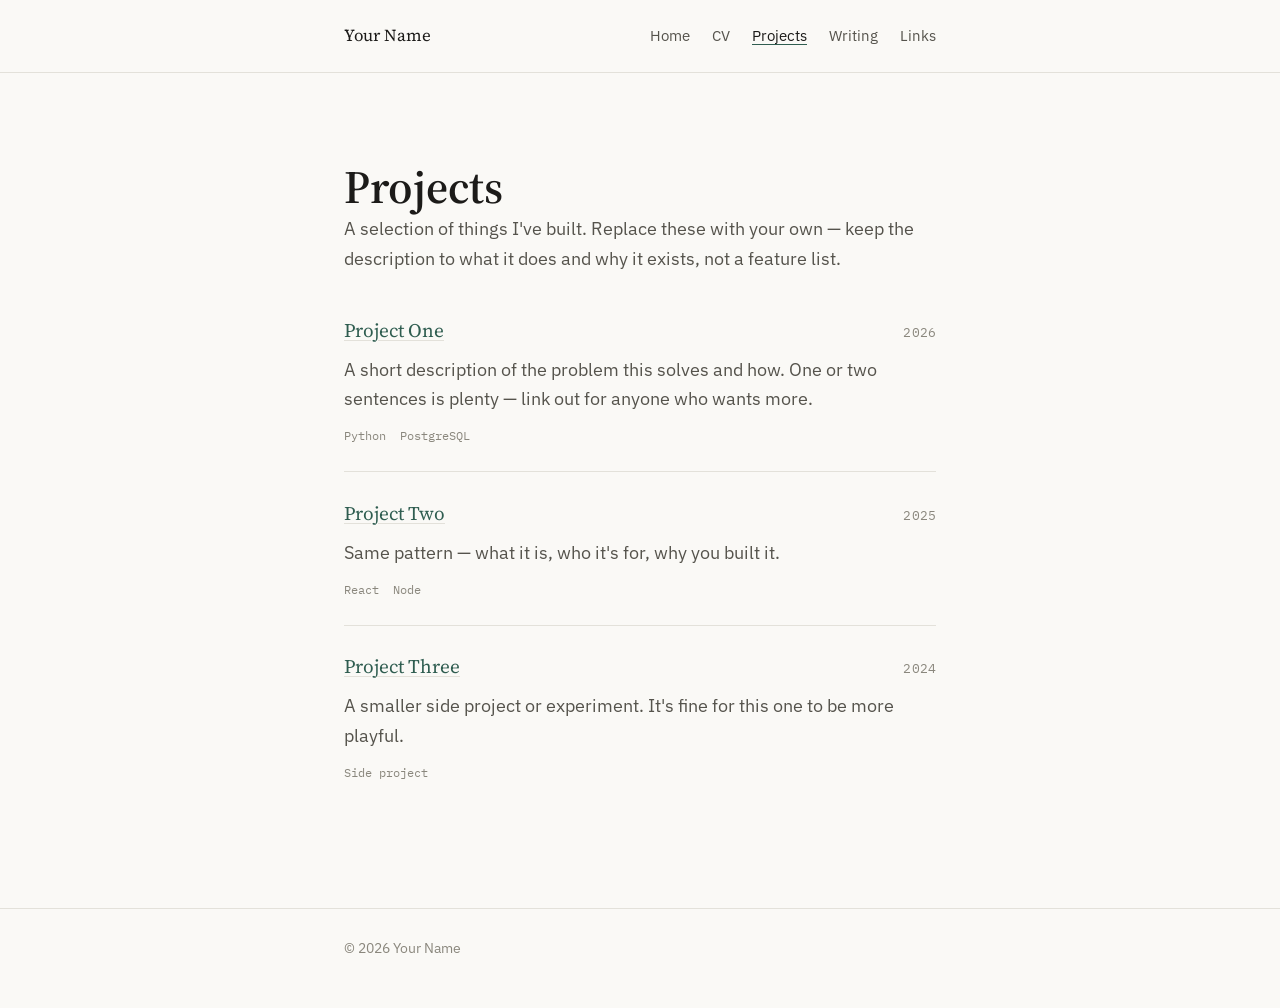
==== projects.html @ fbae169c "Add files via upload" ====
<!DOCTYPE html>
<html lang="en">
<head>
<meta charset="UTF-8">
<meta name="viewport" content="width=device-width, initial-scale=1.0">
<title>Projects — Your Name</title>
<link rel="preconnect" href="https://fonts.googleapis.com">
<link rel="preconnect" href="https://fonts.gstatic.com" crossorigin>
<link href="https://fonts.googleapis.com/css2?family=Source+Serif+4:wght@400;600&family=IBM+Plex+Sans:wght@400;500&family=IBM+Plex+Mono:wght@400;500&display=swap" rel="stylesheet">
<link rel="stylesheet" href="styles.css">
</head>
<body>

<nav class="nav">
  <div class="nav-inner">
    <a class="nav-name" href="index.html">Your Name</a>
    <div class="nav-links">
      <a href="index.html">Home</a>
      <a href="cv.html">CV</a>
      <a href="projects.html" aria-current="page">Projects</a>
      <a href="blog.html">Writing</a>
      <a href="links.html">Links</a>
    </div>
  </div>
</nav>

<main>
  <h1>Projects</h1>
  <p class="section-intro">A selection of things I've built. Replace these with your own — keep the description to what it does and why it exists, not a feature list.</p>

  <div class="entry-list">

    <div class="entry">
      <div class="entry-head">
        <span class="entry-title"><a href="#">Project One</a></span>
        <span class="mono">2026</span>
      </div>
      <div class="entry-body">
        <p>A short description of the problem this solves and how. One or two sentences is plenty — link out for anyone who wants more.</p>
      </div>
      <div class="tag-row">
        <span>Python</span>
        <span>PostgreSQL</span>
      </div>
    </div>

    <div class="entry">
      <div class="entry-head">
        <span class="entry-title"><a href="#">Project Two</a></span>
        <span class="mono">2025</span>
      </div>
      <div class="entry-body">
        <p>Same pattern — what it is, who it's for, why you built it.</p>
      </div>
      <div class="tag-row">
        <span>React</span>
        <span>Node</span>
      </div>
    </div>

    <div class="entry">
      <div class="entry-head">
        <span class="entry-title"><a href="#">Project Three</a></span>
        <span class="mono">2024</span>
      </div>
      <div class="entry-body">
        <p>A smaller side project or experiment. It's fine for this one to be more playful.</p>
      </div>
      <div class="tag-row">
        <span>Side project</span>
      </div>
    </div>

  </div>
</main>

<footer>
  <div class="footer-inner">
    © <span id="year"></span> Your Name
  </div>
</footer>

<script>document.getElementById('year').textContent = new Date().getFullYear();</script>
</body>
</html>
---- styles.css ----
/* ============================================
   Design tokens
   ============================================ */
:root {
  --paper: #faf9f6;
  --ink: #1c1b19;
  --ink-soft: #55534c;
  --ink-faint: #8a877d;
  --line: #e3e1da;
  --accent: #2f5d50;
  --accent-tint: #e8eeec;

  --serif: "Source Serif 4", Georgia, serif;
  --sans: "IBM Plex Sans", -apple-system, BlinkMacSystemFont, "Segoe UI", sans-serif;
  --mono: "IBM Plex Mono", ui-monospace, SFMono-Regular, monospace;

  --content-width: 720px;
  --gutter: clamp(20px, 6vw, 64px);
}

@media (prefers-color-scheme: dark) {
  /* Intentionally not auto-switching to dark mode: a personal CV/writing
     site reads better staying consistently on warm paper. */
}

* { box-sizing: border-box; }

html {
  -webkit-text-size-adjust: 100%;
}

body {
  margin: 0;
  background: var(--paper);
  color: var(--ink);
  font-family: var(--sans);
  font-size: 18px;
  line-height: 1.65;
  -webkit-font-smoothing: antialiased;
}

::selection {
  background: var(--accent-tint);
  color: var(--ink);
}

a {
  color: var(--accent);
  text-decoration-color: var(--line);
  text-underline-offset: 3px;
  text-decoration-thickness: 1px;
}

a:hover { text-decoration-color: var(--accent); }

a:focus-visible,
button:focus-visible {
  outline: 2px solid var(--accent);
  outline-offset: 3px;
}

h1, h2, h3 {
  font-family: var(--serif);
  font-weight: 600;
  line-height: 1.15;
  margin: 0;
  color: var(--ink);
}

h1 { font-size: clamp(2.1rem, 4vw, 2.9rem); }
h2 { font-size: 1.5rem; margin-top: 3rem; }
h3 { font-size: 1.15rem; }

p { margin: 0 0 1.1em 0; }

.mono {
  font-family: var(--mono);
  font-size: 0.82rem;
  color: var(--ink-faint);
  letter-spacing: 0.01em;
}

/* ============================================
   Layout shell
   ============================================ */
.nav {
  border-bottom: 1px solid var(--line);
}

.nav-inner {
  max-width: var(--content-width);
  margin: 0 auto;
  padding: 22px var(--gutter);
  display: flex;
  align-items: baseline;
  justify-content: space-between;
  gap: 24px;
  flex-wrap: wrap;
}

.nav-name {
  font-family: var(--serif);
  font-size: 1.05rem;
  color: var(--ink);
  text-decoration: none;
}

.nav-links {
  display: flex;
  gap: 22px;
  flex-wrap: wrap;
}

.nav-links a {
  color: var(--ink-soft);
  font-size: 0.95rem;
  text-decoration: none;
}

.nav-links a:hover,
.nav-links a[aria-current="page"] {
  color: var(--ink);
  text-decoration: underline;
  text-decoration-color: var(--accent);
}

main {
  max-width: var(--content-width);
  margin: 0 auto;
  padding: clamp(48px, 8vw, 88px) var(--gutter) 100px;
}

footer {
  border-top: 1px solid var(--line);
}

.footer-inner {
  max-width: var(--content-width);
  margin: 0 auto;
  padding: 28px var(--gutter) 48px;
  color: var(--ink-faint);
  font-size: 0.88rem;
}

/* ============================================
   Home
   ============================================ */
.hero p.lede {
  font-size: 1.15rem;
  color: var(--ink-soft);
  max-width: 54ch;
}

.hero {
  margin-bottom: 2.5rem;
}

.teasers {
  margin-top: 3rem;
  display: grid;
  gap: 1.6rem;
}

.teaser {
  display: block;
  text-decoration: none;
  padding-top: 1.4rem;
  border-top: 1px solid var(--line);
}

.teaser:first-child { border-top: none; padding-top: 0; }

.teaser h3 {
  color: var(--ink);
  margin-bottom: 0.3em;
}

.teaser p {
  color: var(--ink-soft);
  margin: 0;
  font-size: 0.98rem;
}

/* ============================================
   Lists shared by CV / Projects / Links / Blog
   ============================================ */
.section-intro {
  color: var(--ink-soft);
  max-width: 56ch;
  margin-bottom: 2.6rem;
}

.entry-list {
  display: grid;
}

.entry {
  padding: 1.6rem 0;
  border-top: 1px solid var(--line);
  display: grid;
  gap: 0.5rem;
}

.entry:first-child { border-top: none; padding-top: 0; }

.entry-head {
  display: flex;
  justify-content: space-between;
  align-items: baseline;
  gap: 16px;
  flex-wrap: wrap;
}

.entry-title {
  font-family: var(--serif);
  font-size: 1.2rem;
  color: var(--ink);
}

.entry-sub {
  color: var(--ink-soft);
  font-size: 0.98rem;
}

.entry-body {
  color: var(--ink-soft);
}

.entry-body p:last-child { margin-bottom: 0; }

.tag-row {
  display: flex;
  gap: 14px;
  flex-wrap: wrap;
  margin-top: 0.2rem;
}

.tag-row span {
  font-family: var(--mono);
  font-size: 0.78rem;
  color: var(--ink-faint);
}

/* CV specific */
.cv-group {
  margin-bottom: 3rem;
}

.cv-group:last-child { margin-bottom: 0; }

/* Links page */
.link-list a {
  display: block;
  padding: 1.1rem 0;
  border-top: 1px solid var(--line);
  text-decoration: none;
  color: var(--ink);
  font-size: 1.05rem;
}

.link-list a:first-child { border-top: none; }

.link-list a .mono { display: block; margin-top: 0.2rem; }

.link-list a:hover { color: var(--accent); }

/* ============================================
   Blog
   ============================================ */
.blog-filters {
  display: flex;
  gap: 18px;
  flex-wrap: wrap;
  margin-bottom: 2.2rem;
}

.blog-filters button {
  font-family: var(--mono);
  font-size: 0.8rem;
  background: none;
  border: none;
  padding: 0;
  color: var(--ink-faint);
  cursor: pointer;
}

.blog-filters button.active,
.blog-filters button:hover {
  color: var(--accent);
  text-decoration: underline;
}

.post-list-item {
  padding: 1.5rem 0;
  border-top: 1px solid var(--line);
}

.post-list-item:first-child { border-top: none; padding-top: 0; }

.post-list-item a {
  text-decoration: none;
}

.post-list-item h3 {
  color: var(--ink);
  margin-bottom: 0.35em;
}

.post-list-item .mono { margin-bottom: 0.6em; }

.post-list-item p {
  color: var(--ink-soft);
  margin: 0;
}

.post-detail .back-link {
  display: inline-block;
  margin-bottom: 2rem;
  font-size: 0.92rem;
}

.post-detail h1 {
  margin-bottom: 0.4rem;
}

.post-detail .mono {
  margin-bottom: 2rem;
  display: block;
}

.post-detail .post-content {
  color: var(--ink);
}

.post-content p { margin-bottom: 1.3em; }

.empty-state {
  color: var(--ink-faint);
  font-style: normal;
}

/* ============================================
   Responsive
   ============================================ */
@media (max-width: 520px) {
  body { font-size: 17px; }
  .nav-inner { padding-top: 18px; padding-bottom: 18px; }
  .entry-head { flex-direction: column; align-items: flex-start; }
}

@media (prefers-reduced-motion: reduce) {
  * { scroll-behavior: auto !important; }
}
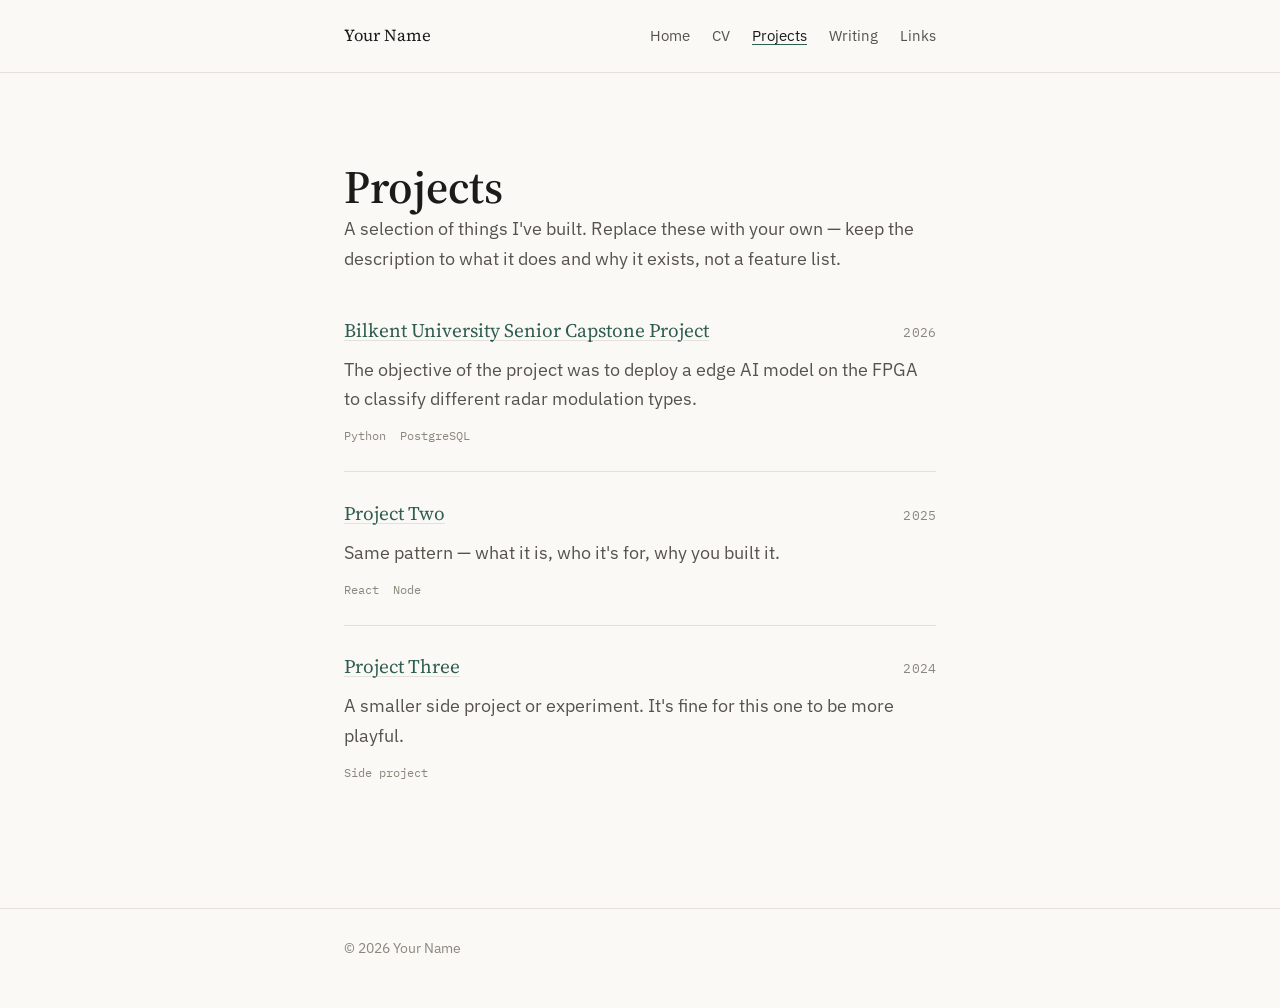
==== commit f20f1441: "I added a hyperlink to the Bilkent capstone project. Also I added a seperate file for my projects." ====
--- a/projects.html
+++ b/projects.html
@@ -3,7 +3,7 @@
 <head>
 <meta charset="UTF-8">
 <meta name="viewport" content="width=device-width, initial-scale=1.0">
-<title>Projects — Your Name</title>
+<title>Projects — Umut Cansu</title>
 <link rel="preconnect" href="https://fonts.googleapis.com">
 <link rel="preconnect" href="https://fonts.gstatic.com" crossorigin>
 <link href="https://fonts.googleapis.com/css2?family=Source+Serif+4:wght@400;600&family=IBM+Plex+Sans:wght@400;500&family=IBM+Plex+Mono:wght@400;500&display=swap" rel="stylesheet">
@@ -32,11 +32,11 @@
 
     <div class="entry">
       <div class="entry-head">
-        <span class="entry-title"><a href="#">Project One</a></span>
+        <span class="entry-title"><a href="projects/bilkent_capstone.html">Bilkent University Senior Capstone Project</a></span>
         <span class="mono">2026</span>
       </div>
       <div class="entry-body">
-        <p>A short description of the problem this solves and how. One or two sentences is plenty — link out for anyone who wants more.</p>
+        <p>The objective of the project was to deploy a edge AI model on the FPGA to classify different radar modulation types.</p>
       </div>
       <div class="tag-row">
         <span>Python</span>
